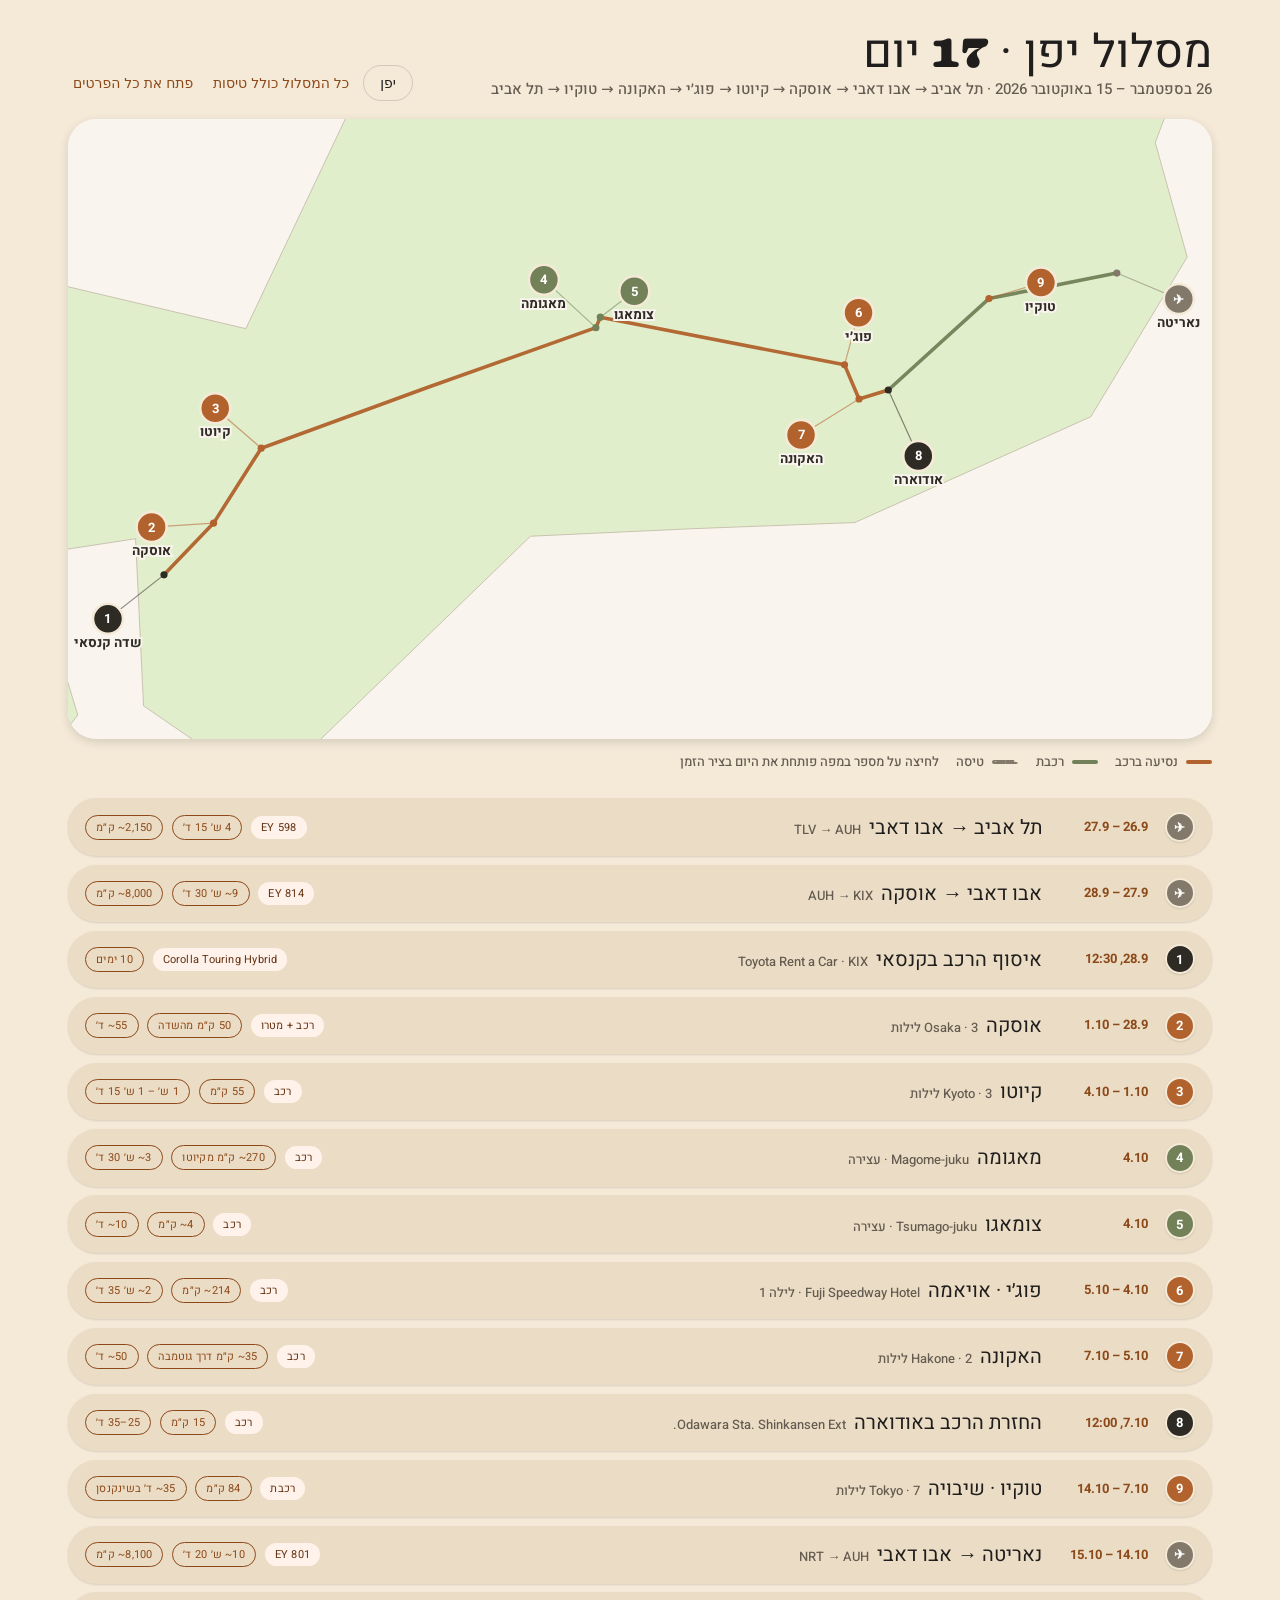
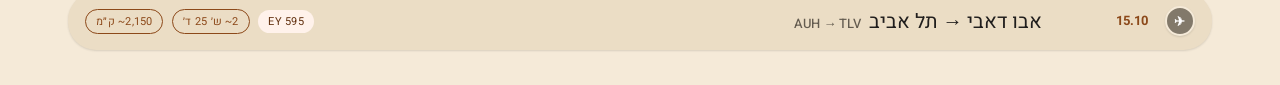
==== site/index.html @ fa763028 "Implement the Japan route map as a static site Builds project/route-map.html into site/ as a product" ====
<!DOCTYPE html>
<html lang="he" dir="rtl">
<head>
<meta charset="utf-8">
<meta name="viewport" content="width=device-width, initial-scale=1">
<title>מפת מסלול · יפן 26.9–15.10.2026</title>
<meta name="description" content="מפת מסלול אינטראקטיבית לטיול ביפן, 26 בספטמבר עד 15 באוקטובר 2026 — טיסות, נסיעות, מלונות ופרטי השכרת הרכב.">
<meta name="color-scheme" content="light">
<link rel="icon" href="favicon.svg" type="image/svg+xml">
<link rel="stylesheet" href="css/fonts.css">
<link rel="stylesheet" href="css/tokens.css">
<link rel="stylesheet" href="css/app.css">
</head>
<body>
<main class="wrap">
  <header class="top">
    <div>
      <h1>מסלול יפן · 17 יום</h1>
      <div class="sub">26 בספטמבר – 15 באוקטובר 2026 · תל אביב → אבו דאבי → אוסקה → קיוטו → פוג׳י → האקונה → טוקיו → תל אביב</div>
    </div>
    <div class="controls">
      <div class="controls" role="group" aria-label="תצוגת המפה">
        <button type="button" class="btn btn-secondary" id="viewJapan" aria-pressed="true">יפן</button>
        <button type="button" class="btn btn-ghost" id="viewWorld" aria-pressed="false">כל המסלול כולל טיסות</button>
      </div>
      <button type="button" class="btn btn-ghost" id="toggleAll" aria-controls="timeline" aria-expanded="false">פתח את כל הפרטים</button>
    </div>
  </header>

  <div id="mapbox"></div>
  <p id="mapStatus" class="sr-only" role="status" aria-live="polite">תצוגת יפן</p>

  <div class="legend">
    <span><i class="swatch swatch-car"></i> נסיעה ברכב</span>
    <span><i class="swatch swatch-train"></i> רכבת</span>
    <span><i class="swatch swatch-flight"></i> טיסה</span>
    <span>לחיצה על מספר במפה פותחת את היום בציר הזמן</span>
  </div>

  <div class="tl" id="timeline"></div>
</main>

<!-- d3-geo (with its d3-array dependency) supplies the Mercator projection and
     the path generator; countries.js is the pre-converted Natural Earth
     geometry. All four are local — see tools/vendor-assets.mjs. -->
<script src="vendor/d3-array.min.js"></script>
<script src="vendor/d3-geo.min.js"></script>
<script src="data/countries.js"></script>
<script src="js/itinerary.js"></script>
<script src="js/timeline.js"></script>
<script src="js/map.js"></script>
</body>
</html>
---- site/css/fonts.css ----
/* Self-hosted webfonts — the prototype linked fonts.googleapis.com, this ships
   the same faces from ./fonts so the itinerary renders with no network.
   Files and unicode ranges come from @fontsource; both families are SIL OFL 1.1
   (see fonts/LICENSE-Heebo.txt and fonts/LICENSE-Caprasimo.txt).
   Regenerate the files with `node tools/vendor-assets.mjs`. */

/* — Heebo: Hebrew body and UI text, weights 400/500/700 — */
@font-face {
  font-family: 'Heebo';
  font-style: normal;
  font-weight: 400;
  font-display: swap;
  src: url(../fonts/heebo-hebrew-400-normal.woff2) format('woff2');
  unicode-range: U+0307-0308, U+0590-05FF, U+200C-2010, U+20AA, U+25CC, U+FB1D-FB4F;
}
@font-face {
  font-family: 'Heebo';
  font-style: normal;
  font-weight: 400;
  font-display: swap;
  src: url(../fonts/heebo-latin-400-normal.woff2) format('woff2');
  unicode-range: U+0000-00FF, U+0131, U+0152-0153, U+02BB-02BC, U+02C6, U+02DA, U+02DC, U+0304, U+0308, U+0329, U+2000-206F, U+20AC, U+2122, U+2191, U+2193, U+2212, U+2215, U+FEFF, U+FFFD;
}
@font-face {
  font-family: 'Heebo';
  font-style: normal;
  font-weight: 500;
  font-display: swap;
  src: url(../fonts/heebo-hebrew-500-normal.woff2) format('woff2');
  unicode-range: U+0307-0308, U+0590-05FF, U+200C-2010, U+20AA, U+25CC, U+FB1D-FB4F;
}
@font-face {
  font-family: 'Heebo';
  font-style: normal;
  font-weight: 500;
  font-display: swap;
  src: url(../fonts/heebo-latin-500-normal.woff2) format('woff2');
  unicode-range: U+0000-00FF, U+0131, U+0152-0153, U+02BB-02BC, U+02C6, U+02DA, U+02DC, U+0304, U+0308, U+0329, U+2000-206F, U+20AC, U+2122, U+2191, U+2193, U+2212, U+2215, U+FEFF, U+FFFD;
}
@font-face {
  font-family: 'Heebo';
  font-style: normal;
  font-weight: 700;
  font-display: swap;
  src: url(../fonts/heebo-hebrew-700-normal.woff2) format('woff2');
  unicode-range: U+0307-0308, U+0590-05FF, U+200C-2010, U+20AA, U+25CC, U+FB1D-FB4F;
}
@font-face {
  font-family: 'Heebo';
  font-style: normal;
  font-weight: 700;
  font-display: swap;
  src: url(../fonts/heebo-latin-700-normal.woff2) format('woff2');
  unicode-range: U+0000-00FF, U+0131, U+0152-0153, U+02BB-02BC, U+02C6, U+02DA, U+02DC, U+0304, U+0308, U+0329, U+2000-206F, U+20AC, U+2122, U+2191, U+2193, U+2212, U+2215, U+FEFF, U+FFFD;
}

/* — Caprasimo: the display face. Latin only, so Hebrew headings fall through
     to Heebo by design — that fallback is what the prototype rendered too. — */
@font-face {
  font-family: 'Caprasimo';
  font-style: normal;
  font-weight: 400;
  font-display: swap;
  src: url(../fonts/caprasimo-latin-400-normal.woff2) format('woff2');
  unicode-range: U+0000-00FF, U+0131, U+0152-0153, U+02BB-02BC, U+02C6, U+02DA, U+02DC, U+0304, U+0308, U+0329, U+2000-206F, U+20AC, U+2122, U+2191, U+2193, U+2212, U+2215, U+FEFF, U+FFFD;
}
@font-face {
  font-family: 'Caprasimo';
  font-style: normal;
  font-weight: 400;
  font-display: swap;
  src: url(../fonts/caprasimo-latin-ext-400-normal.woff2) format('woff2');
  unicode-range: U+0100-02BA, U+02BD-02C5, U+02C7-02CC, U+02CE-02D7, U+02DD-02FF, U+0304, U+0308, U+0329, U+1D00-1DBF, U+1E00-1E9F, U+1EF2-1EFF, U+2020, U+20A0-20AB, U+20AD-20C0, U+2113, U+2C60-2C7F, U+A720-A7FF;
}
---- site/css/tokens.css ----
/* Organic — design-system tokens and component classes. This file is the source of truth for the system's look; retune it here and see readme.md. */

/* Verbatim copy of the Organic design system's styles.css, with one change: the
   upstream @import of fonts.googleapis.com is gone. The faces are self-hosted in
   fonts.css, which index.html loads first. Only Caprasimo is shipped — this page
   sets Heebo ahead of --font-body everywhere, so Figtree is never reached. */

:root {
  --color-bg: #f5ead8;
  --color-surface: #ebddc5;
  --color-text: #201e1d;
  --color-accent: #c67139;
  --color-accent-2: #7a8a5e;
  --color-divider: color-mix(in srgb, #201e1d 16%, transparent);

  /* Tonal ramps — generated in OKLCH on one shared lightness scale, so the
     same step of any role matches the others in visual value. */
  --color-neutral-100: #f9f4ed;
  --color-neutral-200: #eee7db;
  --color-neutral-300: #dcd3c4;
  --color-neutral-400: #c0b6a5;
  --color-neutral-500: #a19786;
  --color-neutral-600: #82796a;
  --color-neutral-700: #645c50;
  --color-neutral-800: #474238;
  --color-neutral-900: #2e2b25;

  --color-accent-100: #fff2eb;
  --color-accent-200: #ffe1d0;
  --color-accent-300: #ffc6a5;
  --color-accent-400: #f6a06b;
  --color-accent-500: #d67f48;
  --color-accent-600: #b2622d;
  --color-accent-700: #8c491a;
  --color-accent-800: #643312;
  --color-accent-900: #402310;

  --color-accent-2-100: #f0fae1;
  --color-accent-2-200: #e1eecc;
  --color-accent-2-300: #ccdbb2;
  --color-accent-2-400: #aebf92;
  --color-accent-2-500: #8fa073;
  --color-accent-2-600: #728157;
  --color-accent-2-700: #56633f;
  --color-accent-2-800: #3d472b;
  --color-accent-2-900: #272e1b;

  --font-heading: "Caprasimo", system-ui, sans-serif;
  --font-heading-weight: 400;
  --font-body: "Figtree", system-ui, sans-serif;

  --space-1: 4.4px;
  --space-2: 8.8px;
  --space-3: 13.2px;
  --space-4: 17.6px;
  --space-6: 26.4px;
  --space-8: 35.2px;

  --radius-sm: 8px;
  --radius-md: 16px;
  --radius-lg: 28px;

  /* Elevation — derived from the ground: soft ink-tinted shadows on a
     light theme, a hairline edge + ambient darkness on a dark one. */
  --shadow-sm: 0 1px 2px color-mix(in srgb, #2e2b25 14%, transparent);
  --shadow-md: 0 3px 10px color-mix(in srgb, #2e2b25 16%, transparent);
  --shadow-lg: 0 12px 32px color-mix(in srgb, #2e2b25 22%, transparent);
}

body {
  background: var(--color-bg);
  color: var(--color-text);
  font-family: var(--font-body);
}
h1, h2, h3, h4 { font-family: var(--font-heading); font-weight: var(--font-heading-weight); }

.washed{filter:saturate(0.6) contrast(0.85) brightness(1.1) opacity(0.94)}

/* ══════════════════════════════════════════════════════════════════════════
   Components — built with the tokens above. Plain CSS
   on plain HTML: no JavaScript, no build step. Each class is documented in
   readme.md and demonstrated in foundations/ and components/.
   ══════════════════════════════════════════════════════════════════════ */

*, *::before, *::after { box-sizing: border-box; }
body { margin: 0; font-size: 15px; line-height: 1.55; font-weight: 400; }
h1, h2, h3, h4, h5, h6 {
  font-family: var(--font-heading); font-weight: var(--font-heading-weight);
  line-height: 1.12; letter-spacing: -0.015em; margin: 0 0 var(--space-2);
}
h1 { font-size: 42px; }
h2 { font-size: 32px; }
h3 { font-size: 25px; }
h4 { font-size: 20px; }
h5 { font-size: 16px; }
h6 { font-size: 13px; }
h6 { letter-spacing: 0.08em; text-transform: uppercase; }
p { margin: 0 0 var(--space-3); }
a { color: var(--color-accent); text-underline-offset: 3px; }
img { display: block; max-width: 100%; }
figure { margin: 0; }
figcaption {
  font-size: 11px; margin-top: var(--space-1);
  color: color-mix(in srgb, var(--color-text) 55%, transparent);
}
.text-muted { color: color-mix(in srgb, var(--color-text) 55%, transparent); }
:focus { outline: none; }
:focus-visible { outline: 2px solid var(--color-accent); outline-offset: 2px; }
::selection { background: color-mix(in srgb, var(--color-accent) 30%, transparent); }

/* — rules — */
.hr {
  height: 1px; border: 0; margin: var(--space-4) 0;
  background: var(--color-divider);
}

/* — buttons — */
.btn {
  display: inline-flex; align-items: center; justify-content: center; gap: 6px;
  cursor: pointer; text-decoration: none;
  font-family: var(--font-heading); font-weight: var(--font-heading-weight);
  font-size: 14px; line-height: 1.2; color: var(--color-text); /* matches the .input's 14px —
     the pair sits side by side in sign-up rows */
  background: transparent; border: 1px solid transparent;
  padding: var(--space-2) calc(var(--space-3) * 1.2);
  border-radius: var(--radius-md);
}
.btn svg { display: block; }
.btn:disabled { opacity: 0.45; cursor: not-allowed; }
.btn-primary { background: var(--color-accent); color: var(--color-bg); }
.btn-primary:hover { background: var(--color-accent-600); }
.btn-primary:active { background: var(--color-accent-700); }
.btn-secondary { border-color: var(--color-divider); }
.btn-secondary:hover { background: color-mix(in srgb, var(--color-text) 7%, transparent); }
.btn-secondary:active { background: color-mix(in srgb, var(--color-text) 14%, transparent); }
.btn-ghost { color: var(--color-accent); padding-inline: var(--space-1); }
.btn-ghost:hover { background: color-mix(in srgb, var(--color-accent) 10%, transparent); }
.btn-ghost:active { background: color-mix(in srgb, var(--color-accent) 18%, transparent); }
.btn-icon { width: 36px; height: 36px; padding: 0; }
.btn-block { width: 100%; margin-top: var(--space-2); }

/* — forms — */
.field > label {
  display: block; font-size: 12px; margin-bottom: 5px;
  color: color-mix(in srgb, var(--color-text) 70%, transparent);
}
.input {
  width: 100%; min-height: 36px; padding: 6px 10px; font: inherit;
  font-size: 14px; color: var(--color-text); caret-color: var(--color-accent);
  background: var(--color-surface);
  border: 1px solid var(--color-divider); border-radius: var(--radius-md);
}
.input:hover { border-color: color-mix(in srgb, var(--color-text) 45%, transparent); }
.input:focus-visible { border-color: var(--color-accent); outline-offset: 0; }
textarea.input { min-height: 90px; resize: vertical; }
.radio { display: inline-flex; align-items: center; gap: 8px; cursor: pointer; font-size: 14px; }
.radio input, .seg-opt input {
  position: absolute; opacity: 0; width: 0; height: 0; pointer-events: none;
}
.radio .dot {
  width: 16px; height: 16px; flex: none; border-radius: 50%;
  border: 1.5px solid var(--color-divider);
}
.radio:hover .dot { border-color: var(--color-accent); }
.radio input:checked + .dot {
  border-color: var(--color-accent); background: var(--color-accent);
  box-shadow: inset 0 0 0 4px var(--color-bg);
}
.radio input:focus-visible + .dot { outline: 2px solid var(--color-accent); outline-offset: 2px; }
.seg {
  display: inline-flex; overflow: hidden;
  border: 1px solid var(--color-divider); border-radius: var(--radius-md);
}
.seg-opt {
  display: inline-flex; align-items: center; gap: 6px;
  padding: 7px 12px; font-size: 13px; cursor: pointer;
}
.seg-opt + .seg-opt { border-left: 1px solid var(--color-divider); }
.seg-opt:has(input:checked) { background: var(--color-accent); color: var(--color-bg); }
.seg-opt:not(:has(input:checked)):hover { background: color-mix(in srgb, var(--color-text) 7%, transparent); }
.seg-opt:has(input:focus-visible) { outline: 2px solid var(--color-accent); outline-offset: -2px; }

/* — cards — */
.card {
  display: flex; flex-direction: column; gap: var(--space-2);
  padding: var(--space-3); border-radius: var(--radius-md); background: var(--color-surface);
}
.card-kicker { font-size: 10px; letter-spacing: 0.1em; text-transform: uppercase; color: var(--color-accent); }
.card-title {
  font-family: var(--font-heading); font-weight: var(--font-heading-weight);
  font-size: 17px; line-height: 1.2;
}
.card-body { margin: 0; font-size: 13px; opacity: 0.8; flex: 1; }
.card-meta {
  display: flex; align-items: center; gap: 6px; font-size: 11px;
  color: color-mix(in srgb, var(--color-text) 50%, transparent);
}
.elev-sm { box-shadow: var(--shadow-sm); }
.elev-md { box-shadow: var(--shadow-md); }
.elev-lg { box-shadow: var(--shadow-lg); }

/* — tags — */
.tag {
  display: inline-flex; align-items: center; font-size: 11px;
  letter-spacing: 0.02em; padding: 3px 10px;
  border-radius: calc(var(--radius-md) * 0.75);
}
.tag-accent { background: var(--color-accent-100); color: var(--color-accent-800); }
.tag-accent-2 { background: var(--color-accent-2-100); color: var(--color-accent-2-800); }
.tag-neutral { background: var(--color-neutral-100); color: var(--color-neutral-800); }
.tag-outline { border: 1px solid var(--color-accent); color: var(--color-accent); }

/* — navigation — */
.nav {
  display: flex; align-items: center; gap: var(--space-4);
  padding: var(--space-3) var(--space-4);
  border-bottom: none;
}
.nav-brand {
  font-family: var(--font-heading); font-weight: var(--font-heading-weight);
  font-size: 18px; margin-right: auto;
}
.nav a { color: inherit; text-decoration: none; font-size: 14px; }
.nav a:hover, .nav a[aria-current='page'] { color: var(--color-accent); }

/* — tables — */
.table { width: 100%; border-collapse: collapse; font-size: 14px; }
.table th {
  text-align: left; font-size: 11px; letter-spacing: 0.08em; text-transform: uppercase;
  color: color-mix(in srgb, var(--color-text) 60%, transparent);
  padding: var(--space-2); border-bottom: 1px solid var(--color-divider);
}
.table td {
  padding: var(--space-2);
  border-bottom: 1px solid color-mix(in srgb, var(--color-text) 8%, transparent);
}
.table tbody tr:hover { background: color-mix(in srgb, var(--color-text) 4%, transparent); }

/* — dialog — */
.dialog-backdrop {
  position: fixed; inset: 0; display: grid; place-items: center;
  padding: var(--space-4);
  background: color-mix(in srgb, var(--color-neutral-900) 50%, transparent);
}
.dialog {
  width: min(440px, 100%); display: flex; flex-direction: column; gap: var(--space-3);
  padding: var(--space-4); border-radius: var(--radius-lg);
  background: var(--color-surface); box-shadow: var(--shadow-lg);
}
.dialog-title {
  font-family: var(--font-heading); font-weight: var(--font-heading-weight);
  font-size: 20px;
}
.dialog-body { font-size: 14px; opacity: 0.85; }
.dialog-actions { display: flex; justify-content: flex-end; gap: var(--space-2); margin-top: var(--space-2); }

/* — rounded frame: everything softens, small controls go pill — */
.card, .dialog { border-radius: calc(var(--radius-lg) * 1.15); }
.btn, .tag, .seg, .input { border-radius: 999px; }
.input { padding-inline: 14px; }
---- site/css/app.css ----
/* Route map — page styles.
   Everything here builds on css/tokens.css; no colour, spacing, radius or
   shadow is hard-coded. The map's SVG is styled through classes rather than
   attributes for the same reason, so the palette lives in one place. */

body { font-family: "Heebo", var(--font-body); background: var(--color-bg); }
h1, h2, h3, h4 { font-family: "Caprasimo", "Heebo", sans-serif; }

.wrap { max-width: 1180px; margin: 0 auto; padding: var(--space-6) var(--space-4) var(--space-8); }

.sr-only {
  position: absolute; width: 1px; height: 1px; margin: -1px; padding: 0;
  overflow: hidden; clip-path: inset(50%); white-space: nowrap; border: 0;
}

/* — header — */
header.top {
  display: flex; flex-wrap: wrap; align-items: flex-end; gap: var(--space-4);
  justify-content: space-between; margin-bottom: var(--space-4);
}
header.top h1 { font-size: clamp(30px, 4.6vw, 46px); margin: 0; letter-spacing: 0; }
.sub { font-size: 15px; color: var(--color-neutral-700); font-weight: 500; }
.controls { display: flex; flex-wrap: wrap; gap: var(--space-2); align-items: center; }

/* — map — */
#mapbox {
  background: var(--color-neutral-100); border-radius: var(--radius-lg);
  box-shadow: var(--shadow-md); overflow: hidden;
}
#mapbox svg { display: block; width: 100%; height: auto; touch-action: pan-y; }

.map-bg { fill: var(--color-neutral-100); }
.map-land { fill: var(--color-accent-2-200); stroke: var(--color-neutral-400); stroke-width: 0.8; }

.leg { fill: none; stroke-linecap: round; }
.leg-car { stroke: var(--color-accent-600); stroke-width: 3.6; stroke-opacity: 0.95; }
.leg-train { stroke: var(--color-accent-2-600); stroke-width: 3.6; stroke-opacity: 0.95; }
.leg-flight { stroke: var(--color-neutral-600); stroke-width: 2.5; stroke-opacity: 0.8; stroke-dasharray: 7 9; }

/* Each stage kind publishes its colour once, as a custom property the pin, the
   map badge and the leader line all read. */
.kind-city { --pin-color: var(--color-accent-600); }
.kind-stop { --pin-color: var(--color-accent-2-600); }
.kind-car { --pin-color: var(--color-neutral-900); }
.kind-flight { --pin-color: var(--color-neutral-600); }

/* The numerals sit on the filled pin. Organic has no pure-white role, and the
   cream ground tokens are too close to the terracotta and sage fills to stay
   legible at 13px, so white is named once here rather than inline everywhere. */
:root { --pin-ink: #fff; }

.pinbadge { cursor: pointer; }
.pinbadge .hit { fill: transparent; stroke: none; }
.map-pins .dot { fill: var(--pin-color); }
.map-pins .leader { stroke: var(--pin-color); stroke-width: 1.2; stroke-opacity: 0.55; }
/* r is set as an attribute in map.js; this only animates the hover growth,
   which needs the CSS `r` property and degrades to no animation without it. */
.pinbadge .badge {
  fill: var(--pin-color);
  stroke: var(--color-bg); stroke-width: 2.5;
  transition: r 0.15s ease;
}
.pinbadge .badge-text {
  fill: var(--pin-ink); font-family: "Heebo", sans-serif; font-weight: 700; font-size: 13px;
  pointer-events: none;
}
.pinbadge .pin-label {
  fill: var(--color-neutral-900); font-family: "Heebo", sans-serif; font-weight: 700; font-size: 13.5px;
  paint-order: stroke; stroke: var(--color-neutral-100); stroke-width: 4;
  pointer-events: none;
}
.pinbadge:hover .badge { r: 17; }
/* The selected stage and keyboard focus both ink the badge outline; focus adds
   a ring on the (otherwise invisible) touch target so it reads at a glance. */
.pinbadge.selected .badge { stroke: var(--color-text); stroke-width: 3; }
.pinbadge:focus { outline: none; }
.pinbadge:focus-visible .hit { stroke: var(--color-text); stroke-width: 2; stroke-dasharray: 3 3; }

.legend {
  display: flex; flex-wrap: wrap; gap: var(--space-4);
  margin: var(--space-3) 0 var(--space-6);
  font-size: 13px; font-weight: 500; color: var(--color-neutral-700);
}
.legend span { display: inline-flex; align-items: center; gap: 8px; }
.swatch { width: 26px; height: 0; border-top-width: 4px; border-top-style: solid; border-radius: 999px; }
.swatch-car { border-top-color: var(--color-accent-600); }
.swatch-train { border-top-color: var(--color-accent-2-600); }
.swatch-flight { border-top-color: var(--color-neutral-600); border-top-style: dashed; }

/* — timeline — */
.pin {
  width: 28px; height: 28px; border-radius: 999px; display: grid; place-items: center;
  background: var(--pin-color); color: var(--pin-ink);
  font: 700 13px/1 "Heebo", sans-serif;
  box-shadow: var(--shadow-sm); border: 2px solid var(--color-bg);
}
.tl { display: grid; gap: var(--space-2); }
.tl-row { background: var(--color-surface); border-radius: var(--radius-lg); box-shadow: var(--shadow-sm); overflow: hidden; }
.tl-row.active { box-shadow: var(--shadow-md); }
.tl-head {
  display: grid; grid-template-columns: 34px 92px 1fr auto; gap: var(--space-3);
  align-items: center; width: 100%; text-align: right;
  background: none; border: 0; cursor: pointer;
  padding: var(--space-3) var(--space-4); font: inherit; color: var(--color-text);
}
.tl-head:hover { background: color-mix(in srgb, var(--color-accent) 10%, transparent); }
.tl-head:focus-visible { outline: 2px solid var(--color-accent); outline-offset: -3px; }
.tl-head .pin { width: 30px; height: 30px; }
.tl-date { font-size: 13px; font-weight: 700; color: var(--color-accent-700); }
.tl-title { font-family: "Caprasimo", "Heebo", sans-serif; font-size: 20px; }
.tl-title small {
  font-family: "Heebo", sans-serif; font-weight: 500; font-size: 13px;
  color: var(--color-neutral-700); margin-inline-start: 8px;
}
.tl-meta { display: flex; gap: var(--space-2); align-items: center; flex-wrap: wrap; justify-content: flex-end; }
.tl-body {
  display: none;
  padding: 0 var(--space-4) var(--space-4) calc(34px + 92px + var(--space-3) * 2 + var(--space-4));
}
.tl-row.active .tl-body { display: block; }

.facts { display: grid; grid-template-columns: repeat(auto-fit, minmax(190px, 1fr)); gap: var(--space-3); }
.fact { background: var(--color-neutral-100); border-radius: var(--radius-md); padding: var(--space-3); }
.fact h5 {
  margin: 0 0 4px; font-family: "Heebo", sans-serif; font-size: 11px; font-weight: 700;
  letter-spacing: 0.08em; text-transform: uppercase; color: var(--color-neutral-700);
}
.fact p { margin: 0; font-size: 14px; font-weight: 500; }
.fact a { font-weight: 600; color: var(--color-accent-700); }
.leg-note { font-size: 14px; color: var(--color-neutral-800); margin: 0 0 var(--space-3); }

.en { direction: ltr; unicode-bidi: isolate; display: inline-block; }

/* — contrast —
   Organic paints ghost buttons and outlined tags in --color-accent, which on
   the cream ground and the sand surface comes to roughly 2.6–2.9:1. That clears
   the system's 3:1 target for chrome, but these are both real text at 11–14px,
   which needs 4.5:1. The system's own rule covers the case: "for paragraph-size
   text in the accent use a deep ramp step (--color-accent-700) rather than the
   accent itself". Revert these three declarations to go back to the prototype's
   lighter terracotta. */
.btn-ghost { color: var(--color-accent-700); }
.tag-outline { color: var(--color-accent-700); border-color: var(--color-accent-700); }

/* — phone — */
@media (max-width: 720px) {
  /* Two columns: the pin runs down the left, the date and title stack beside
     it, and the tags take a full row of their own underneath. */
  .tl-head { grid-template-columns: 30px 1fr; row-gap: 6px; align-items: start; }
  .tl-head .pin { grid-area: 1 / 1 / 3 / 2; }
  .tl-date { grid-area: 1 / 2 / 2 / 3; align-self: center; }
  .tl-title { grid-area: 2 / 2 / 3 / 3; font-size: 18px; }
  .tl-title small { display: block; margin-inline-start: 0; margin-top: 2px; }
  .tl-meta { grid-area: 3 / 1 / 4 / -1; justify-content: flex-start; }
  .tl-body { padding-inline: var(--space-4); }
}
@media (max-width: 560px) {
  .wrap { padding-inline: var(--space-3); }
  .controls { width: 100%; }
  .pinbadge .pin-label { font-size: 12px; stroke-width: 3.5; }
  .pinbadge .badge-text { font-size: 12px; }
  .facts { grid-template-columns: 1fr; }
}

@media (prefers-reduced-motion: reduce) {
  .pinbadge .badge { transition: none; }
}
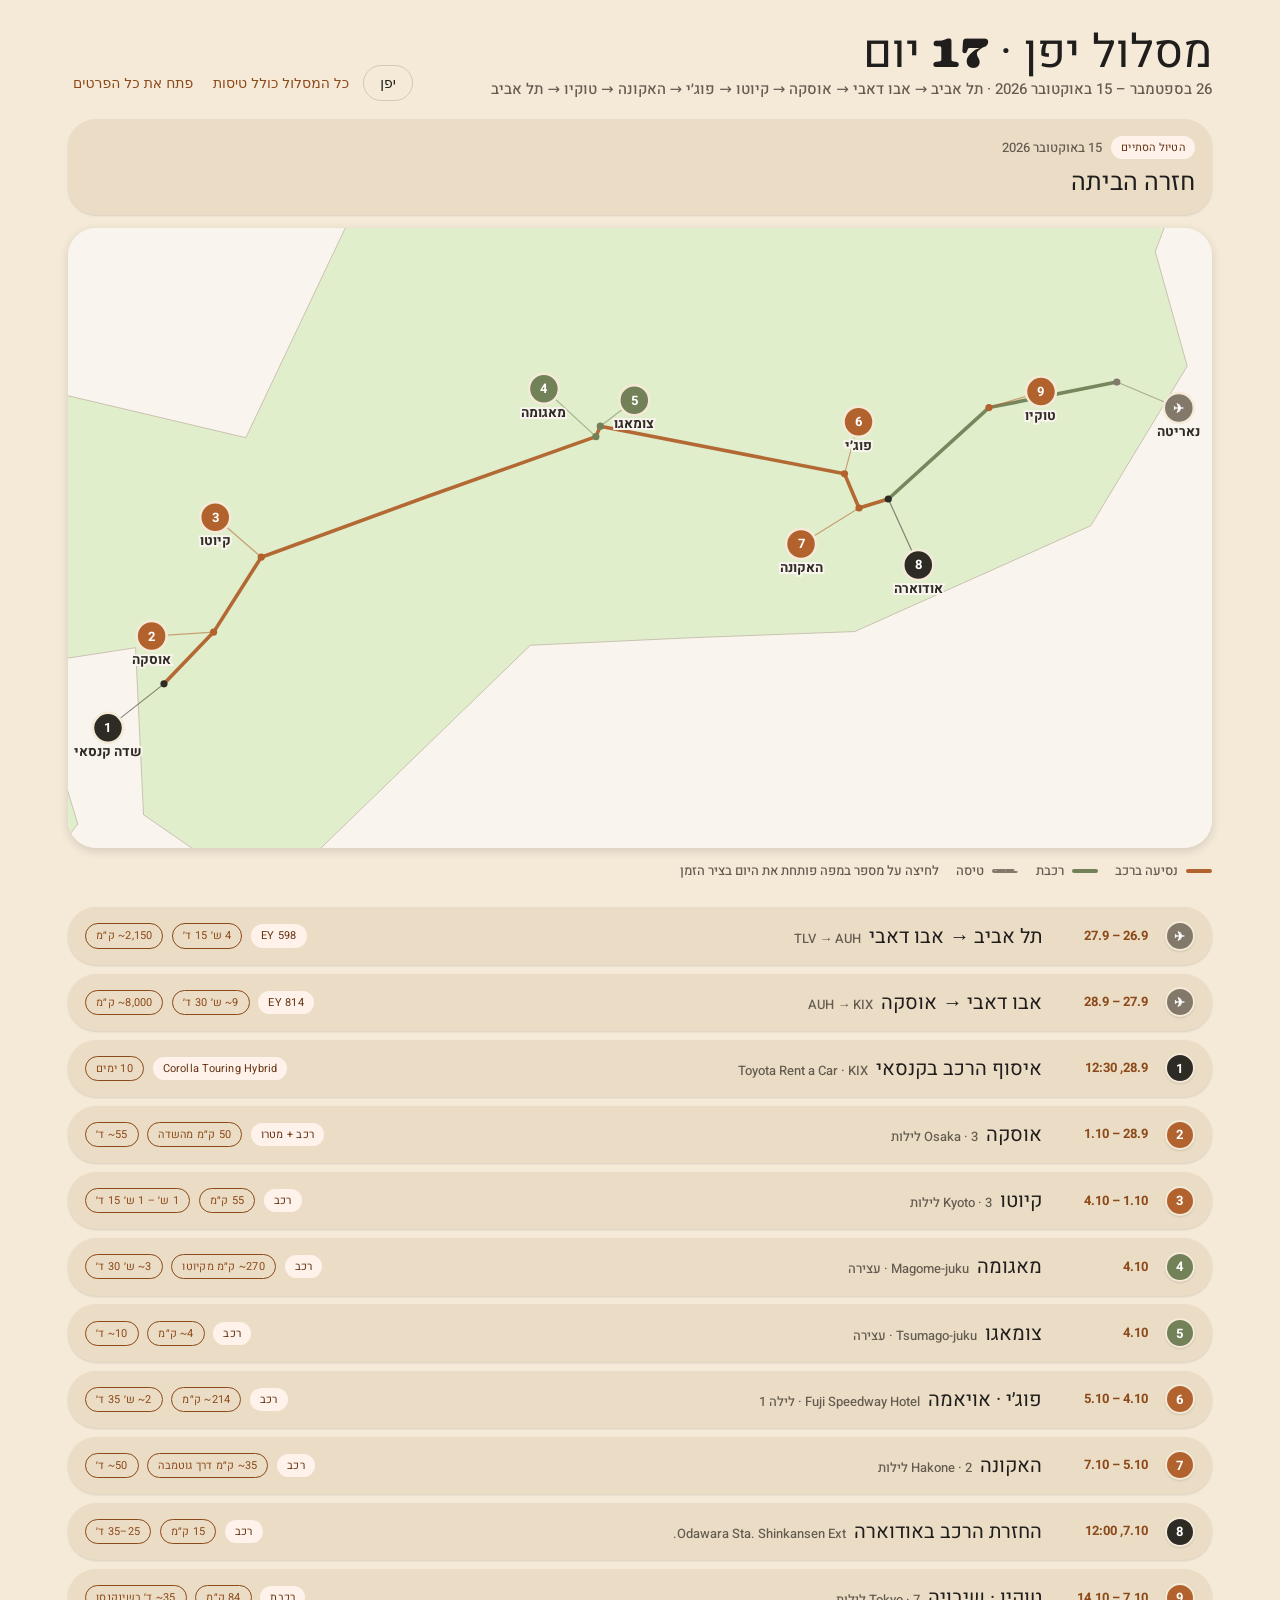
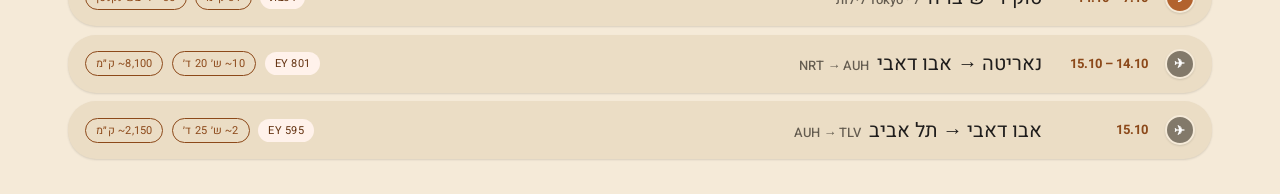
==== commit ed3cc0b5: "Turn the route map into an installable offline app Same map and timeline, now something you can put " ====
--- a/site/index.html
+++ b/site/index.html
@@ -2,11 +2,18 @@
 <html lang="he" dir="rtl">
 <head>
 <meta charset="utf-8">
-<meta name="viewport" content="width=device-width, initial-scale=1">
-<title>מפת מסלול · יפן 26.9–15.10.2026</title>
-<meta name="description" content="מפת מסלול אינטראקטיבית לטיול ביפן, 26 בספטמבר עד 15 באוקטובר 2026 — טיסות, נסיעות, מלונות ופרטי השכרת הרכב.">
+<meta name="viewport" content="width=device-width, initial-scale=1, viewport-fit=cover">
+<title>מסלול יפן · 26.9–15.10.2026</title>
+<meta name="description" content="מפת מסלול אינטראקטיבית לטיול ביפן, 26 בספטמבר עד 15 באוקטובר 2026 — טיסות, נסיעות, מלונות ופרטי השכרת הרכב. עובדת בלי רשת.">
 <meta name="color-scheme" content="light">
+<meta name="theme-color" content="#f5ead8">
+<link rel="manifest" href="manifest.webmanifest">
 <link rel="icon" href="favicon.svg" type="image/svg+xml">
+<!-- iOS reads neither the manifest's icons nor its display mode. -->
+<link rel="apple-touch-icon" href="icons/apple-touch-icon.png">
+<meta name="apple-mobile-web-app-capable" content="yes">
+<meta name="apple-mobile-web-app-status-bar-style" content="default">
+<meta name="apple-mobile-web-app-title" content="מסלול יפן">
 <link rel="stylesheet" href="css/fonts.css">
 <link rel="stylesheet" href="css/tokens.css">
 <link rel="stylesheet" href="css/app.css">
@@ -18,14 +25,21 @@
       <h1>מסלול יפן · 17 יום</h1>
       <div class="sub">26 בספטמבר – 15 באוקטובר 2026 · תל אביב → אבו דאבי → אוסקה → קיוטו → פוג׳י → האקונה → טוקיו → תל אביב</div>
     </div>
+    <!-- The long labels are the design's; the short ones keep the row from
+         wrapping three deep on a phone. Only one of each pair is ever rendered. -->
     <div class="controls">
-      <div class="controls" role="group" aria-label="תצוגת המפה">
-        <button type="button" class="btn btn-secondary" id="viewJapan" aria-pressed="true">יפן</button>
-        <button type="button" class="btn btn-ghost" id="viewWorld" aria-pressed="false">כל המסלול כולל טיסות</button>
-      </div>
-      <button type="button" class="btn btn-ghost" id="toggleAll" aria-controls="timeline" aria-expanded="false">פתח את כל הפרטים</button>
+      <button type="button" class="btn btn-secondary" id="todayJump" hidden>היום</button>
+      <button type="button" class="btn btn-secondary" id="viewJapan" aria-pressed="true">יפן</button>
+      <button type="button" class="btn btn-ghost" id="viewWorld" aria-pressed="false">
+        <span class="label-long">כל המסלול כולל טיסות</span><span class="label-short">כל המסלול</span>
+      </button>
+      <button type="button" class="btn btn-ghost" id="toggleAll" aria-controls="timeline" aria-expanded="false">
+        <span class="label-long">פתח את כל הפרטים</span><span class="label-short">פתח הכל</span>
+      </button>
     </div>
   </header>
+
+  <div id="today"></div>
 
   <div id="mapbox"></div>
   <p id="mapStatus" class="sr-only" role="status" aria-live="polite">תצוגת יפן</p>
@@ -40,6 +54,11 @@
   <div class="tl" id="timeline"></div>
 </main>
 
+<div class="update" id="update" hidden>
+  <span>יש גרסה חדשה של המסלול</span>
+  <button type="button" class="btn btn-primary" id="updateNow">רענן</button>
+</div>
+
 <!-- d3-geo (with its d3-array dependency) supplies the Mercator projection and
      the path generator; countries.js is the pre-converted Natural Earth
      geometry. All four are local — see tools/vendor-assets.mjs. -->
@@ -49,5 +68,7 @@
 <script src="js/itinerary.js"></script>
 <script src="js/timeline.js"></script>
 <script src="js/map.js"></script>
+<script src="js/today.js"></script>
+<script src="js/app.js"></script>
 </body>
 </html>
--- a/site/css/app.css
+++ b/site/css/app.css
@@ -21,6 +21,36 @@
 header.top h1 { font-size: clamp(30px, 4.6vw, 46px); margin: 0; letter-spacing: 0; }
 .sub { font-size: 15px; color: var(--color-neutral-700); font-weight: 500; }
 .controls { display: flex; flex-wrap: wrap; gap: var(--space-2); align-items: center; }
+.label-short { display: none; }
+/* The system's .btn is display:inline-flex, which outranks the UA rule for the
+   hidden attribute — without this the "היום" button shows outside the trip. */
+.btn[hidden] { display: none; }
+
+/* — today —
+   The first thing the app shows: where the trip is on the device's date. It is
+   a button whenever there is a stage to jump to, a plain panel otherwise. */
+.today-card {
+  display: grid; gap: var(--space-2); width: 100%;
+  margin-bottom: var(--space-3);
+  padding: var(--space-4); border: 0; border-radius: var(--radius-lg);
+  background: var(--color-surface); box-shadow: var(--shadow-sm);
+  font: inherit; color: var(--color-text); text-align: right;
+}
+.today-card.is-link { cursor: pointer; }
+.today-card.is-link:hover { background: color-mix(in srgb, var(--color-accent) 10%, transparent); }
+.today-card.is-link:focus-visible { outline: 2px solid var(--color-accent); outline-offset: 2px; }
+.today-head { display: flex; align-items: center; gap: var(--space-2); flex-wrap: wrap; }
+.today-date { font-size: 13px; font-weight: 500; color: var(--color-neutral-700); }
+.today-title { font-family: "Caprasimo", "Heebo", sans-serif; font-size: 25px; line-height: 1.15; }
+.today-title small {
+  font-family: "Heebo", sans-serif; font-weight: 500; font-size: 13px;
+  color: var(--color-neutral-700); margin-inline-start: 8px;
+}
+.today-lines { display: grid; gap: 2px; font-size: 14px; color: var(--color-neutral-800); }
+
+/* The stage the date falls in keeps its ring on the map whether or not it is
+   also the selected one, so "today" and "what I just tapped" stay distinct. */
+.today-ring { fill: none; stroke: var(--color-text); stroke-width: 1.5; stroke-opacity: 0.55; }
 
 /* — map — */
 #mapbox {
@@ -130,6 +160,21 @@
 .leg-note { font-size: 14px; color: var(--color-neutral-800); margin: 0 0 var(--space-3); }
 
 .en { direction: ltr; unicode-bidi: isolate; display: inline-block; }
+
+/* — update prompt —
+   Only ever shown when a newer version has already finished downloading, so
+   pressing it is instant and works offline. */
+.update {
+  position: fixed; inset-inline: var(--space-4);
+  bottom: calc(var(--space-4) + env(safe-area-inset-bottom));
+  z-index: 10; margin: 0 auto; width: fit-content; max-width: calc(100% - var(--space-8));
+  display: flex; align-items: center; gap: var(--space-3);
+  padding-block: var(--space-2); padding-inline: var(--space-4) var(--space-2);
+  border-radius: 999px;
+  background: var(--color-neutral-900); color: var(--color-neutral-100);
+  box-shadow: var(--shadow-lg); font-size: 14px; font-weight: 500;
+}
+.update[hidden] { display: none; }
 
 /* — contrast —
    Organic paints ghost buttons and outlined tags in --color-accent, which on
@@ -156,7 +201,8 @@
 }
 @media (max-width: 560px) {
   .wrap { padding-inline: var(--space-3); }
-  .controls { width: 100%; }
+  .label-long { display: none; }
+  .label-short { display: inline; }
   .pinbadge .pin-label { font-size: 12px; stroke-width: 3.5; }
   .pinbadge .badge-text { font-size: 12px; }
   .facts { grid-template-columns: 1fr; }
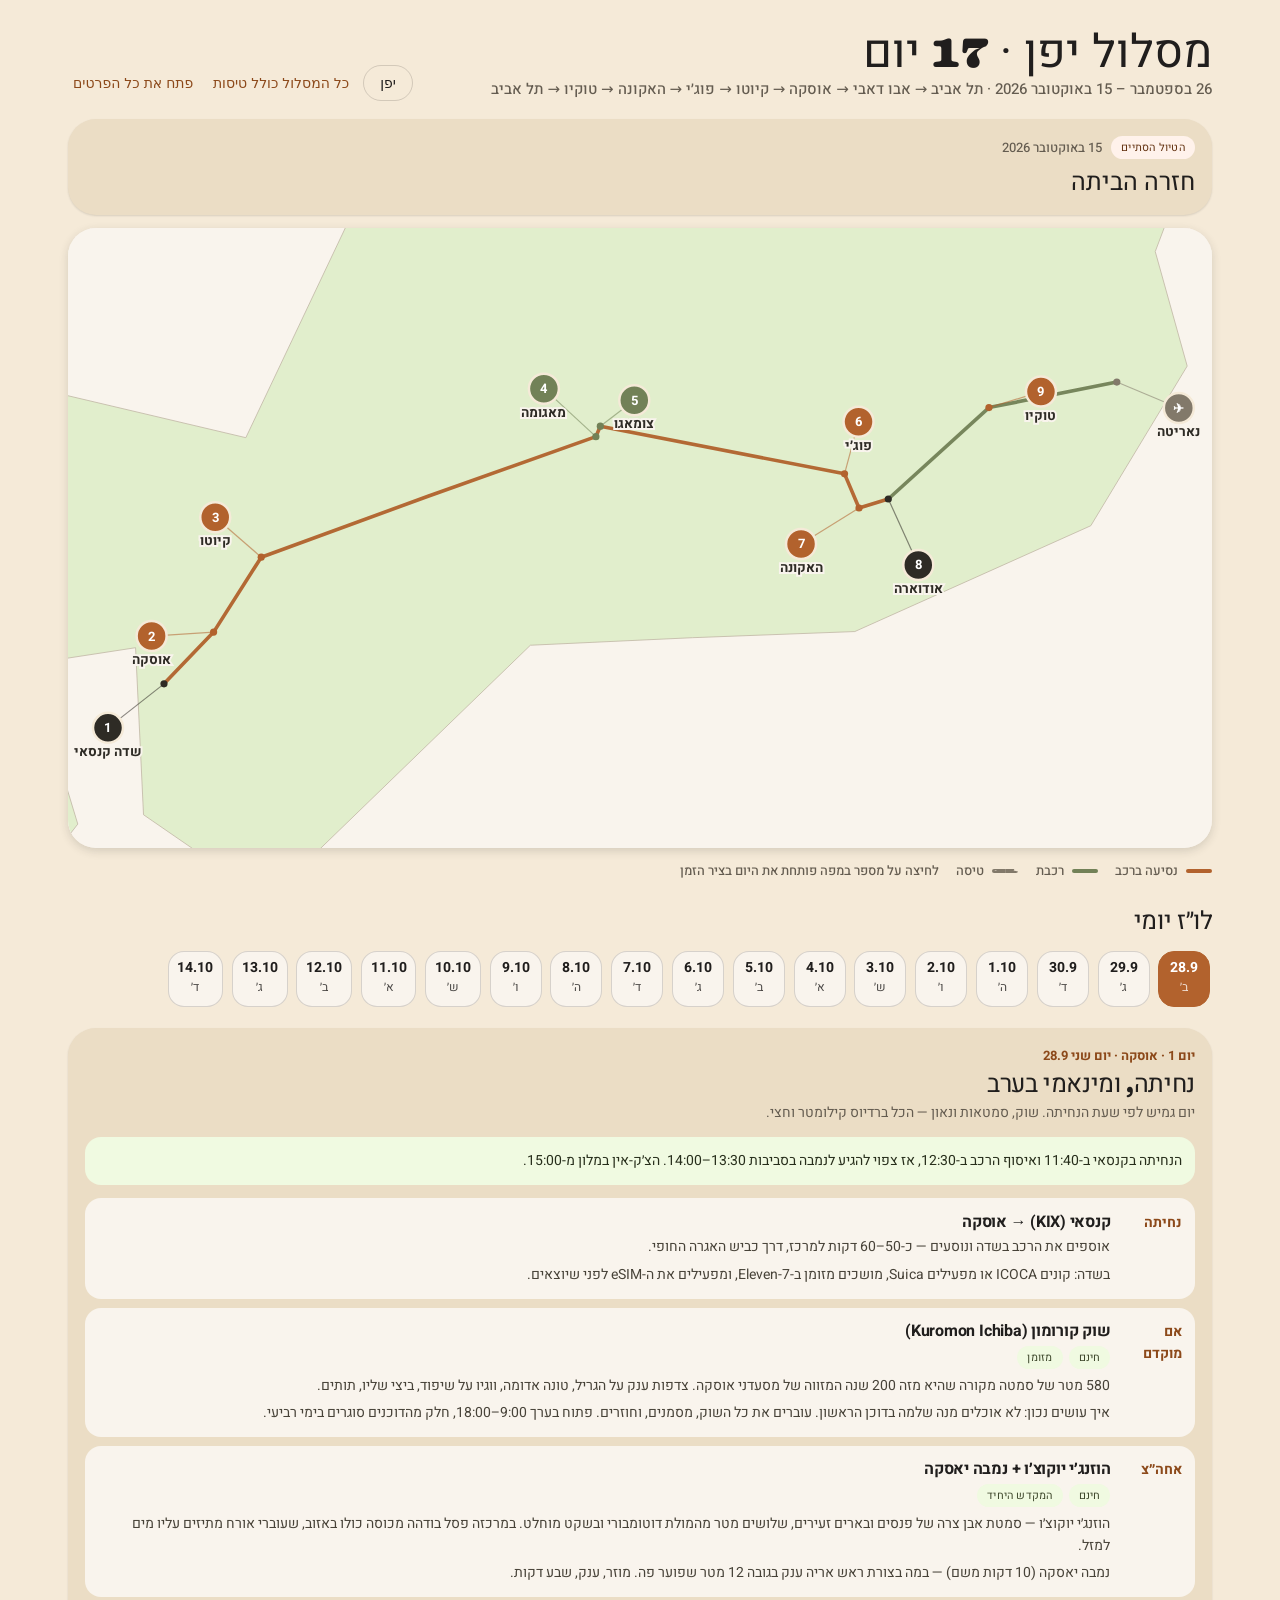
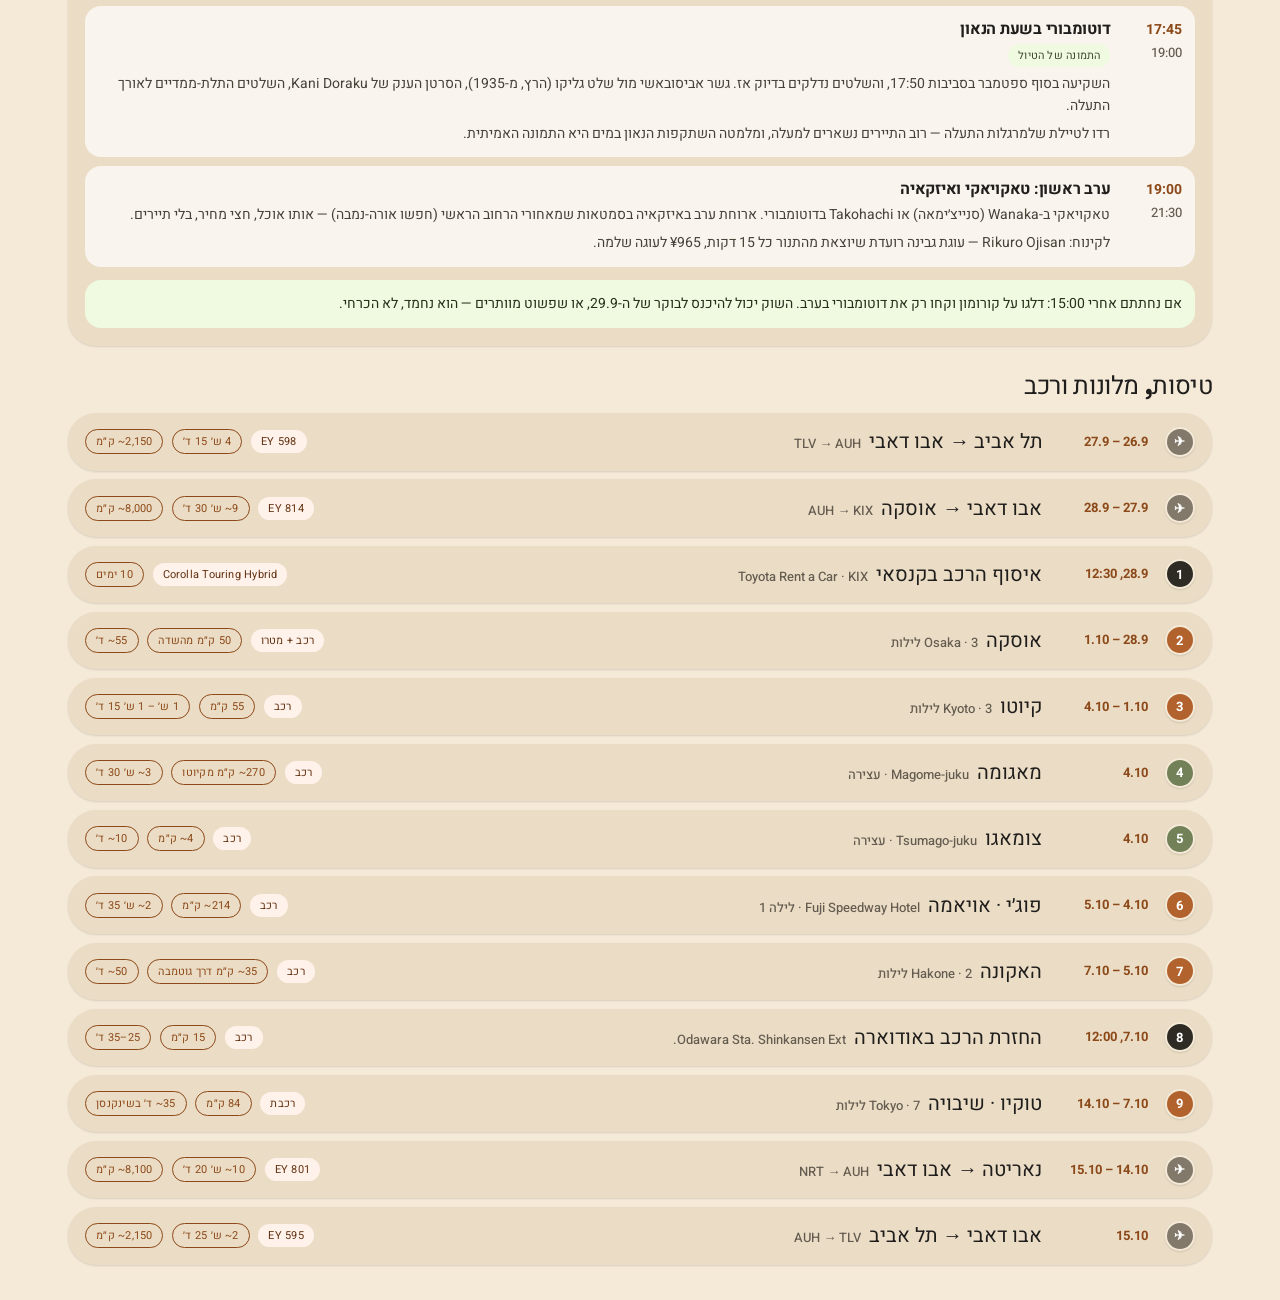
==== commit 9ed2ac0e: "Add the hour-by-hour plan for every day of the trip The trip guide PDF has a timed schedule for each" ====
--- a/site/index.html
+++ b/site/index.html
@@ -6,6 +6,9 @@
 <title>מסלול יפן · 26.9–15.10.2026</title>
 <meta name="description" content="מפת מסלול אינטראקטיבית לטיול ביפן, 26 בספטמבר עד 15 באוקטובר 2026 — טיסות, נסיעות, מלונות ופרטי השכרת הרכב. עובדת בלי רשת.">
 <meta name="color-scheme" content="light">
+<!-- A public URL is the only way to install a PWA, but the trip does not
+     belong in search results. -->
+<meta name="robots" content="noindex, nofollow">
 <meta name="theme-color" content="#f5ead8">
 <link rel="manifest" href="manifest.webmanifest">
 <link rel="icon" href="favicon.svg" type="image/svg+xml">
@@ -51,6 +54,13 @@
     <span>לחיצה על מספר במפה פותחת את היום בציר הזמן</span>
   </div>
 
+  <section class="plan" id="plan" aria-labelledby="planTitle">
+    <h2 class="section-title" id="planTitle">לו״ז יומי</h2>
+    <div class="plan-days" id="planDays" role="tablist" aria-label="בחירת יום"></div>
+    <div class="plan-day" id="planDay" role="tabpanel"></div>
+  </section>
+
+  <h2 class="section-title">טיסות, מלונות ורכב</h2>
   <div class="tl" id="timeline"></div>
 </main>
 
@@ -66,8 +76,10 @@
 <script src="vendor/d3-geo.min.js"></script>
 <script src="data/countries.js"></script>
 <script src="js/itinerary.js"></script>
+<script src="js/days.js"></script>
 <script src="js/timeline.js"></script>
 <script src="js/map.js"></script>
+<script src="js/plan.js"></script>
 <script src="js/today.js"></script>
 <script src="js/app.js"></script>
 </body>
--- a/site/css/app.css
+++ b/site/css/app.css
@@ -116,6 +116,54 @@
 .swatch-car { border-top-color: var(--color-accent-600); }
 .swatch-train { border-top-color: var(--color-accent-2-600); }
 .swatch-flight { border-top-color: var(--color-neutral-600); border-top-style: dashed; }
+
+/* — day-by-day plan — */
+.section-title { font-size: 25px; margin: var(--space-6) 0 var(--space-3); }
+.plan { margin-bottom: var(--space-4); }
+.plan-days {
+  display: flex; gap: var(--space-2); overflow-x: auto; scrollbar-width: thin;
+  padding: 2px 2px var(--space-2); margin-bottom: var(--space-3);
+}
+.plan-chip {
+  flex: none; display: grid; justify-items: center; gap: 1px; min-width: 52px;
+  padding: var(--space-2) var(--space-2); border-radius: var(--radius-md);
+  border: 1px solid var(--color-divider); background: var(--color-neutral-100);
+  font: inherit; color: var(--color-text); cursor: pointer;
+}
+.plan-chip:hover { background: color-mix(in srgb, var(--color-accent) 10%, var(--color-neutral-100)); }
+.plan-chip:focus-visible { outline: 2px solid var(--color-accent); outline-offset: 2px; }
+.plan-chip[aria-selected="true"] { background: var(--color-accent-600); border-color: var(--color-accent-600); color: var(--pin-ink); }
+.plan-chip-date { font-weight: 700; font-size: 14px; line-height: 1.2; }
+.plan-chip-day { font-size: 12px; opacity: 0.8; }
+
+.plan-day {
+  background: var(--color-surface); border-radius: var(--radius-lg); box-shadow: var(--shadow-sm);
+  padding: var(--space-4);
+}
+.plan-kicker { font-size: 13px; font-weight: 700; color: var(--color-accent-700); }
+.plan-title { font-size: 25px; margin: 4px 0; }
+.plan-sub { font-size: 14px; color: var(--color-neutral-700); margin: 0; }
+.plan-note {
+  margin: var(--space-3) 0 0; padding: var(--space-3); border-radius: var(--radius-md);
+  background: var(--color-accent-2-100); color: var(--color-accent-2-900); font-size: 14px;
+}
+.plan-items { list-style: none; margin: var(--space-3) 0 0; padding: 0; display: grid; gap: var(--space-2); }
+.plan-item {
+  display: grid; grid-template-columns: 58px 1fr; gap: var(--space-3);
+  padding: var(--space-3); border-radius: var(--radius-md); background: var(--color-neutral-100);
+}
+.plan-item.is-now { box-shadow: inset 0 0 0 2px var(--color-accent-600); }
+.plan-time {
+  display: grid; align-content: start; gap: 2px;
+  font-weight: 700; font-size: 14px; color: var(--color-accent-700); font-variant-numeric: tabular-nums;
+}
+.plan-time span + span { font-weight: 500; color: var(--color-neutral-700); font-size: 13px; }
+.plan-body h4 { font-family: "Heebo", sans-serif; font-weight: 700; font-size: 16px; margin: 0 0 4px; line-height: 1.3; }
+.plan-body p { font-size: 14px; color: var(--color-neutral-800); margin: 0 0 6px; }
+.plan-body p:last-child { margin-bottom: 0; }
+.plan-tags { display: flex; flex-wrap: wrap; gap: 6px; margin-bottom: 6px; }
+.plan-now { margin-bottom: 4px; }
+.today-more { font-size: 14px; font-weight: 700; color: var(--color-accent-700); }
 
 /* — timeline — */
 .pin {
@@ -206,6 +254,8 @@
   .pinbadge .pin-label { font-size: 12px; stroke-width: 3.5; }
   .pinbadge .badge-text { font-size: 12px; }
   .facts { grid-template-columns: 1fr; }
+  .plan-day { padding: var(--space-3); }
+  .plan-item { grid-template-columns: 48px 1fr; gap: var(--space-2); padding: var(--space-2) var(--space-3); }
 }
 
 @media (prefers-reduced-motion: reduce) {
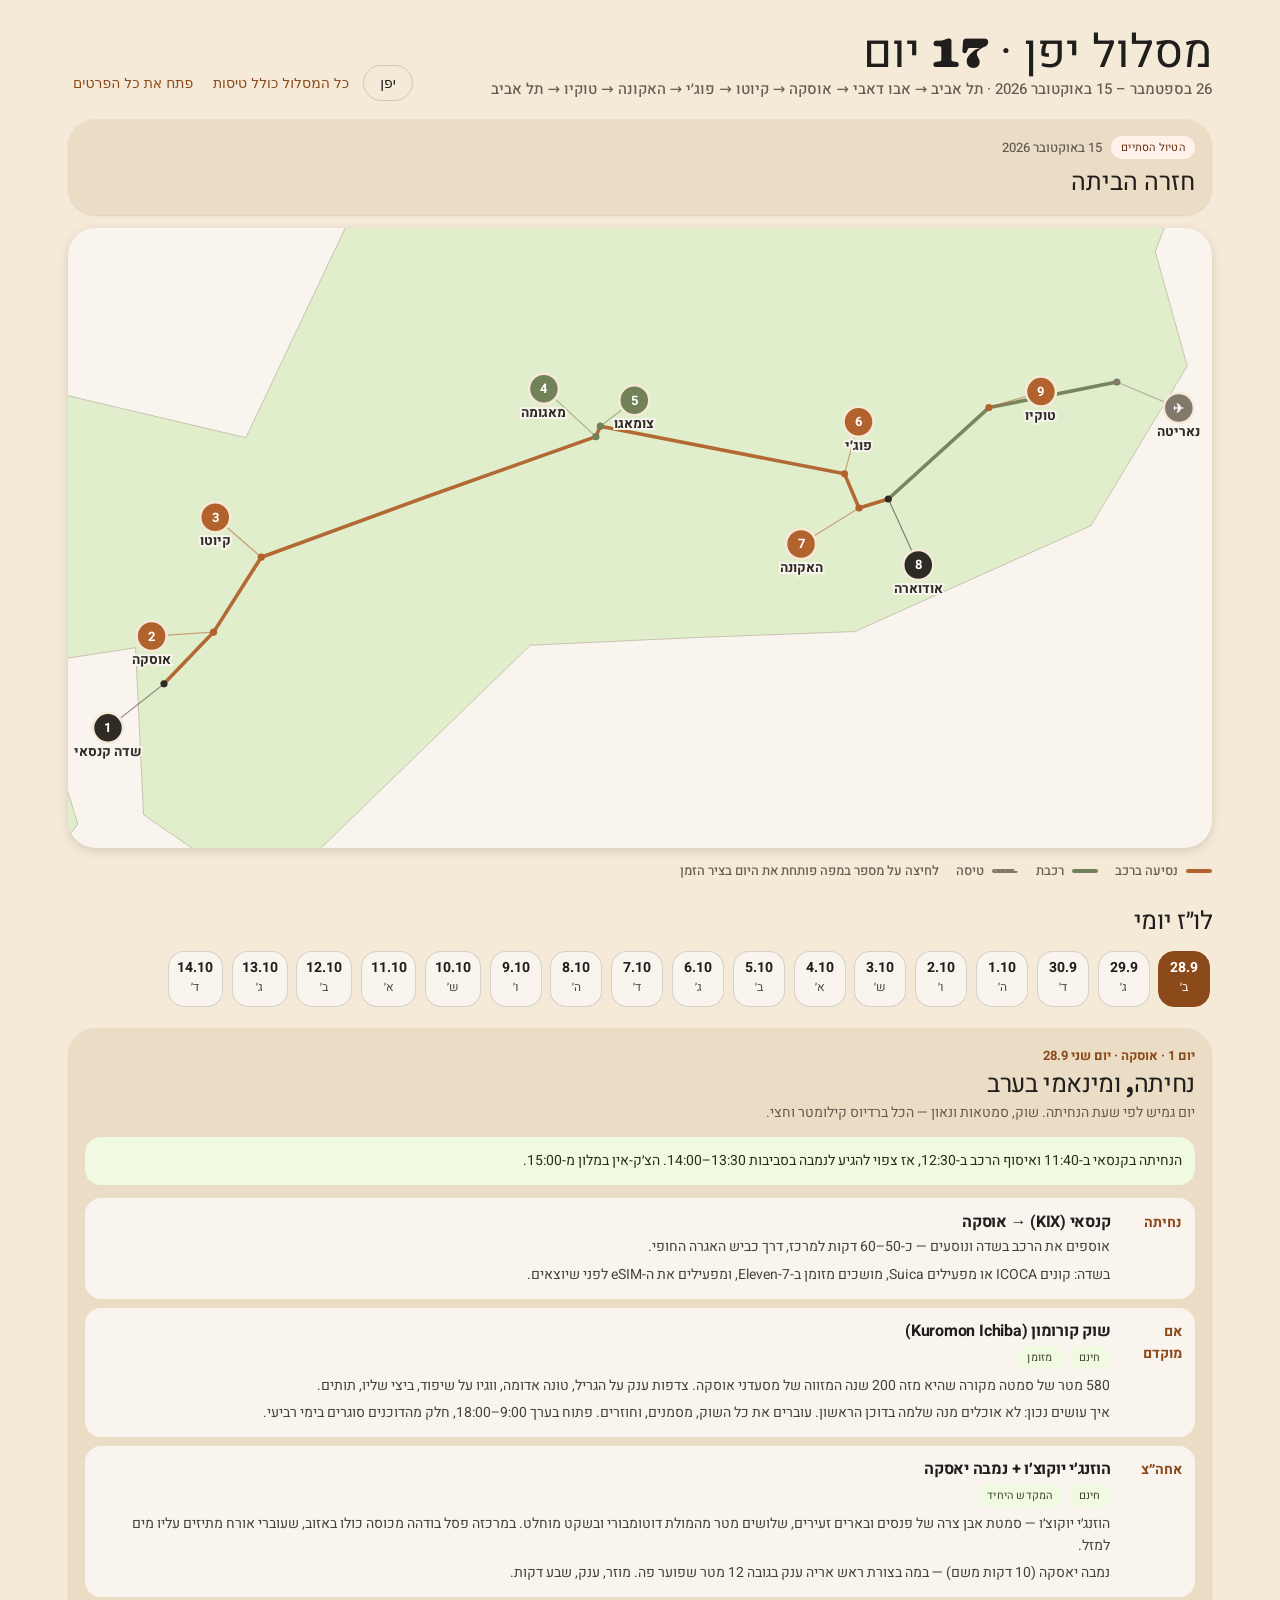
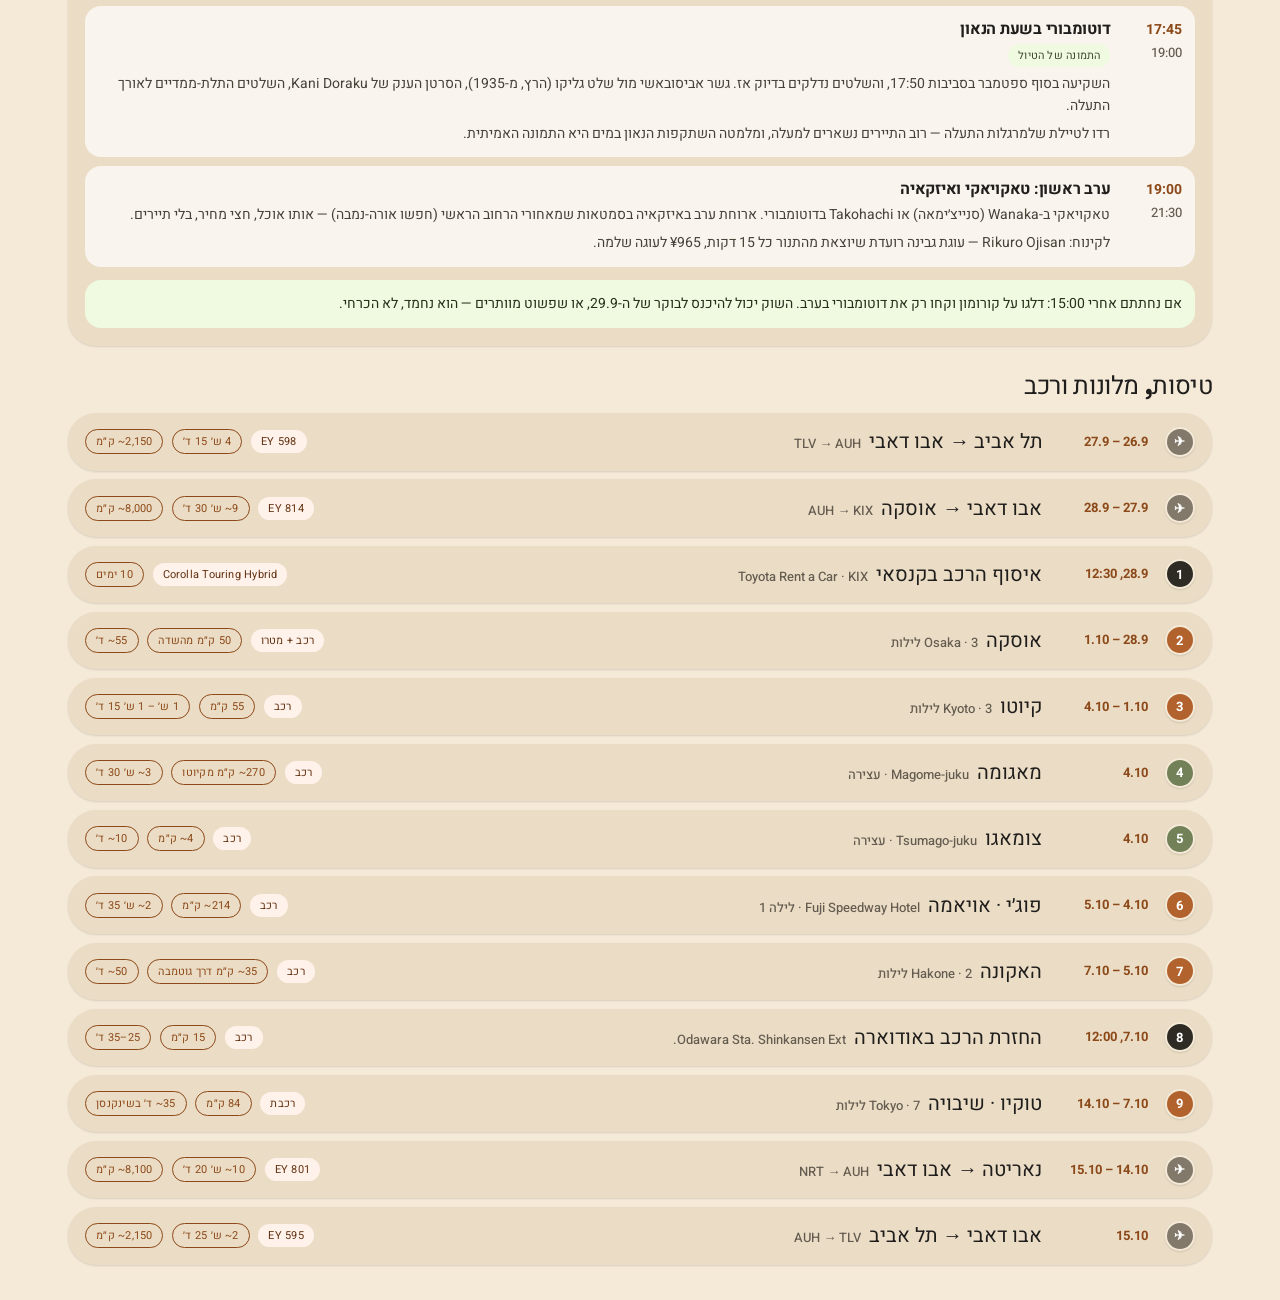
==== commit f34438ba: "Update the installed app by itself, and link each city to its days The day-by-day plan shipped, but " ====
--- a/site/index.html
+++ b/site/index.html
@@ -64,11 +64,6 @@
   <div class="tl" id="timeline"></div>
 </main>
 
-<div class="update" id="update" hidden>
-  <span>יש גרסה חדשה של המסלול</span>
-  <button type="button" class="btn btn-primary" id="updateNow">רענן</button>
-</div>
-
 <!-- d3-geo (with its d3-array dependency) supplies the Mercator projection and
      the path generator; countries.js is the pre-converted Natural Earth
      geometry. All four are local — see tools/vendor-assets.mjs. -->
--- a/site/css/app.css
+++ b/site/css/app.css
@@ -132,7 +132,8 @@
 }
 .plan-chip:hover { background: color-mix(in srgb, var(--color-accent) 10%, var(--color-neutral-100)); }
 .plan-chip:focus-visible { outline: 2px solid var(--color-accent); outline-offset: 2px; }
-.plan-chip[aria-selected="true"] { background: var(--color-accent-600); border-color: var(--color-accent-600); color: var(--pin-ink); }
+.plan-chip[aria-selected="true"] { background: var(--color-accent-700); border-color: var(--color-accent-700); color: var(--pin-ink); }
+.plan-chip[aria-selected="true"] .plan-chip-day { opacity: 1; }
 .plan-chip-date { font-weight: 700; font-size: 14px; line-height: 1.2; }
 .plan-chip-day { font-size: 12px; opacity: 0.8; }
 
@@ -197,6 +198,19 @@
 }
 .tl-row.active .tl-body { display: block; }
 
+.tl-days { display: flex; flex-wrap: wrap; gap: var(--space-2); align-items: center; margin: 0 0 var(--space-3); }
+.tl-days h5 {
+  width: 100%; margin: 0; font-family: "Heebo", sans-serif; font-size: 11px; font-weight: 700;
+  letter-spacing: 0.08em; color: var(--color-neutral-700);
+}
+.tl-day {
+  font: inherit; font-size: 14px; text-align: right; cursor: pointer;
+  padding: 6px var(--space-3); border-radius: 999px;
+  border: 1px solid var(--color-accent-700); background: var(--color-neutral-100); color: var(--color-accent-800);
+}
+.tl-day b { font-weight: 700; margin-inline-end: 4px; }
+.tl-day:hover { background: var(--color-accent-100); }
+.tl-day:focus-visible { outline: 2px solid var(--color-accent); outline-offset: 2px; }
 .facts { display: grid; grid-template-columns: repeat(auto-fit, minmax(190px, 1fr)); gap: var(--space-3); }
 .fact { background: var(--color-neutral-100); border-radius: var(--radius-md); padding: var(--space-3); }
 .fact h5 {
@@ -209,20 +223,6 @@
 
 .en { direction: ltr; unicode-bidi: isolate; display: inline-block; }
 
-/* — update prompt —
-   Only ever shown when a newer version has already finished downloading, so
-   pressing it is instant and works offline. */
-.update {
-  position: fixed; inset-inline: var(--space-4);
-  bottom: calc(var(--space-4) + env(safe-area-inset-bottom));
-  z-index: 10; margin: 0 auto; width: fit-content; max-width: calc(100% - var(--space-8));
-  display: flex; align-items: center; gap: var(--space-3);
-  padding-block: var(--space-2); padding-inline: var(--space-4) var(--space-2);
-  border-radius: 999px;
-  background: var(--color-neutral-900); color: var(--color-neutral-100);
-  box-shadow: var(--shadow-lg); font-size: 14px; font-weight: 500;
-}
-.update[hidden] { display: none; }
 
 /* — contrast —
    Organic paints ghost buttons and outlined tags in --color-accent, which on
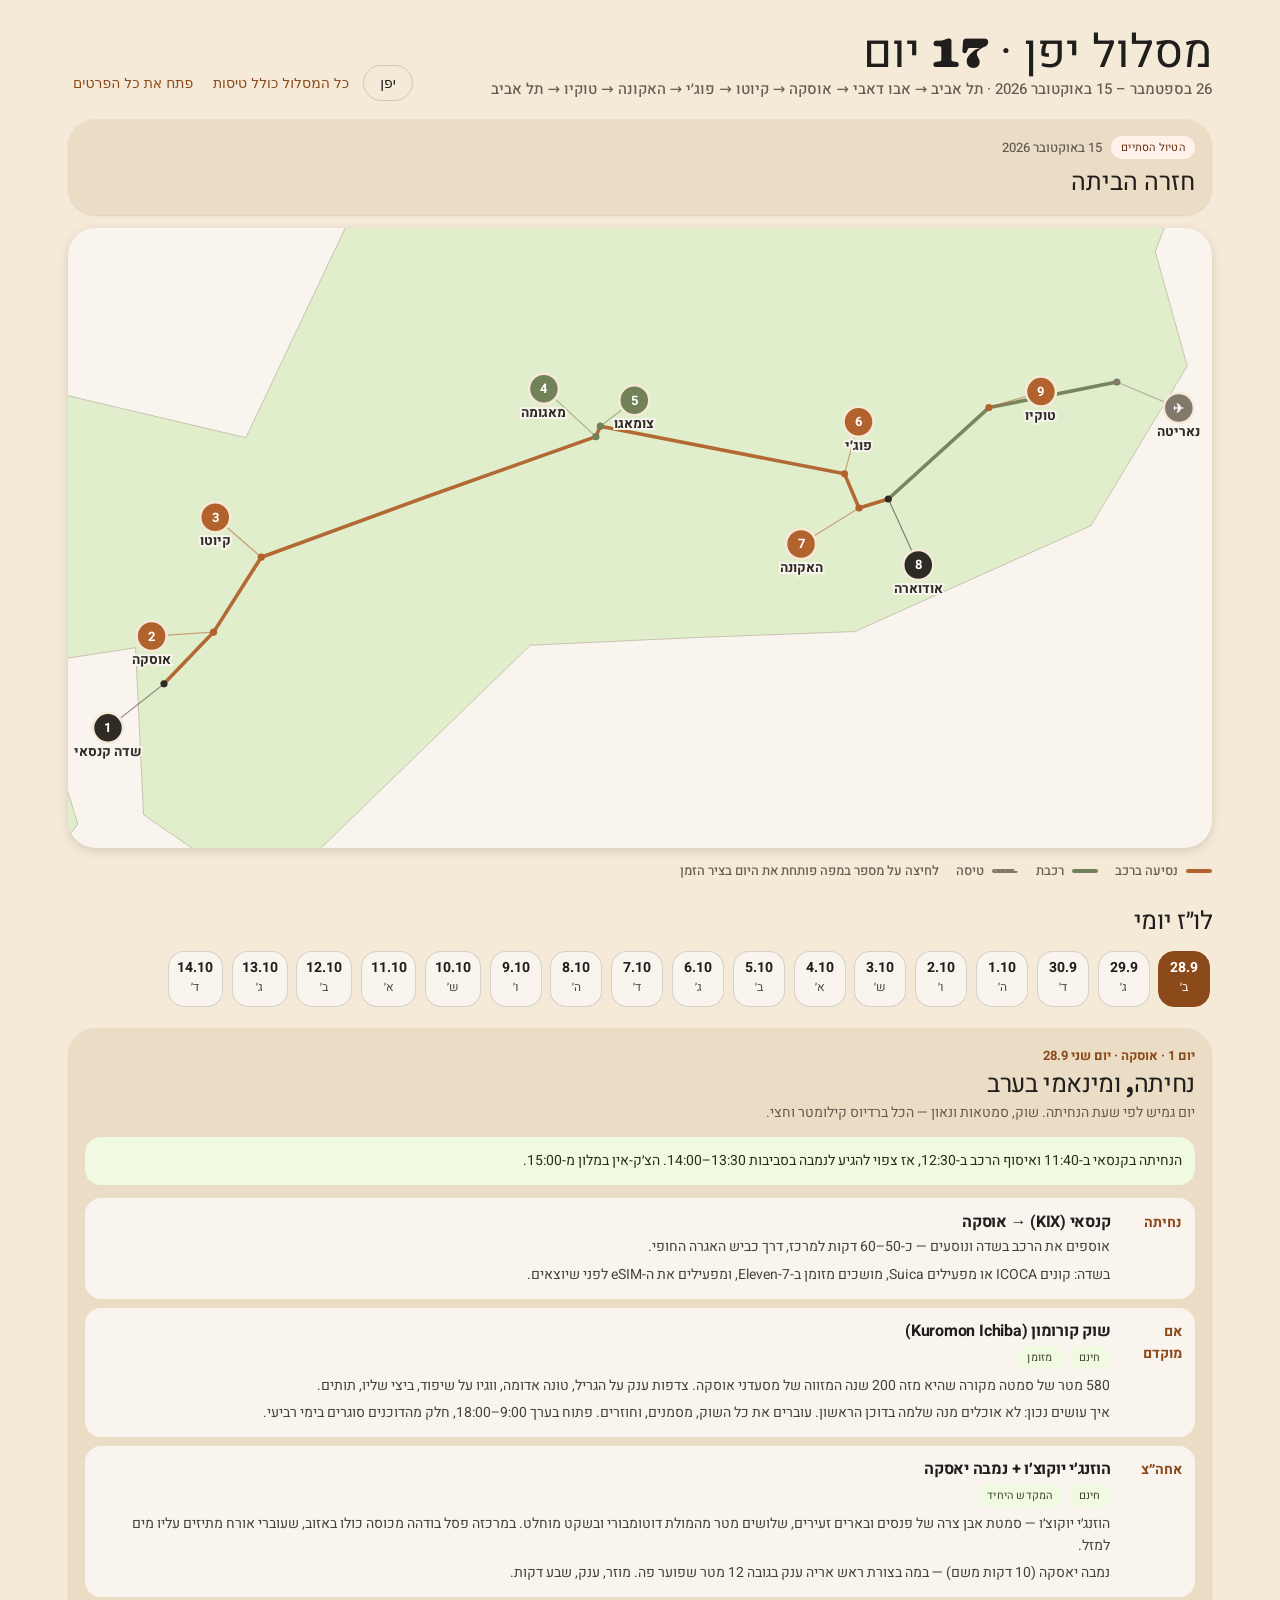
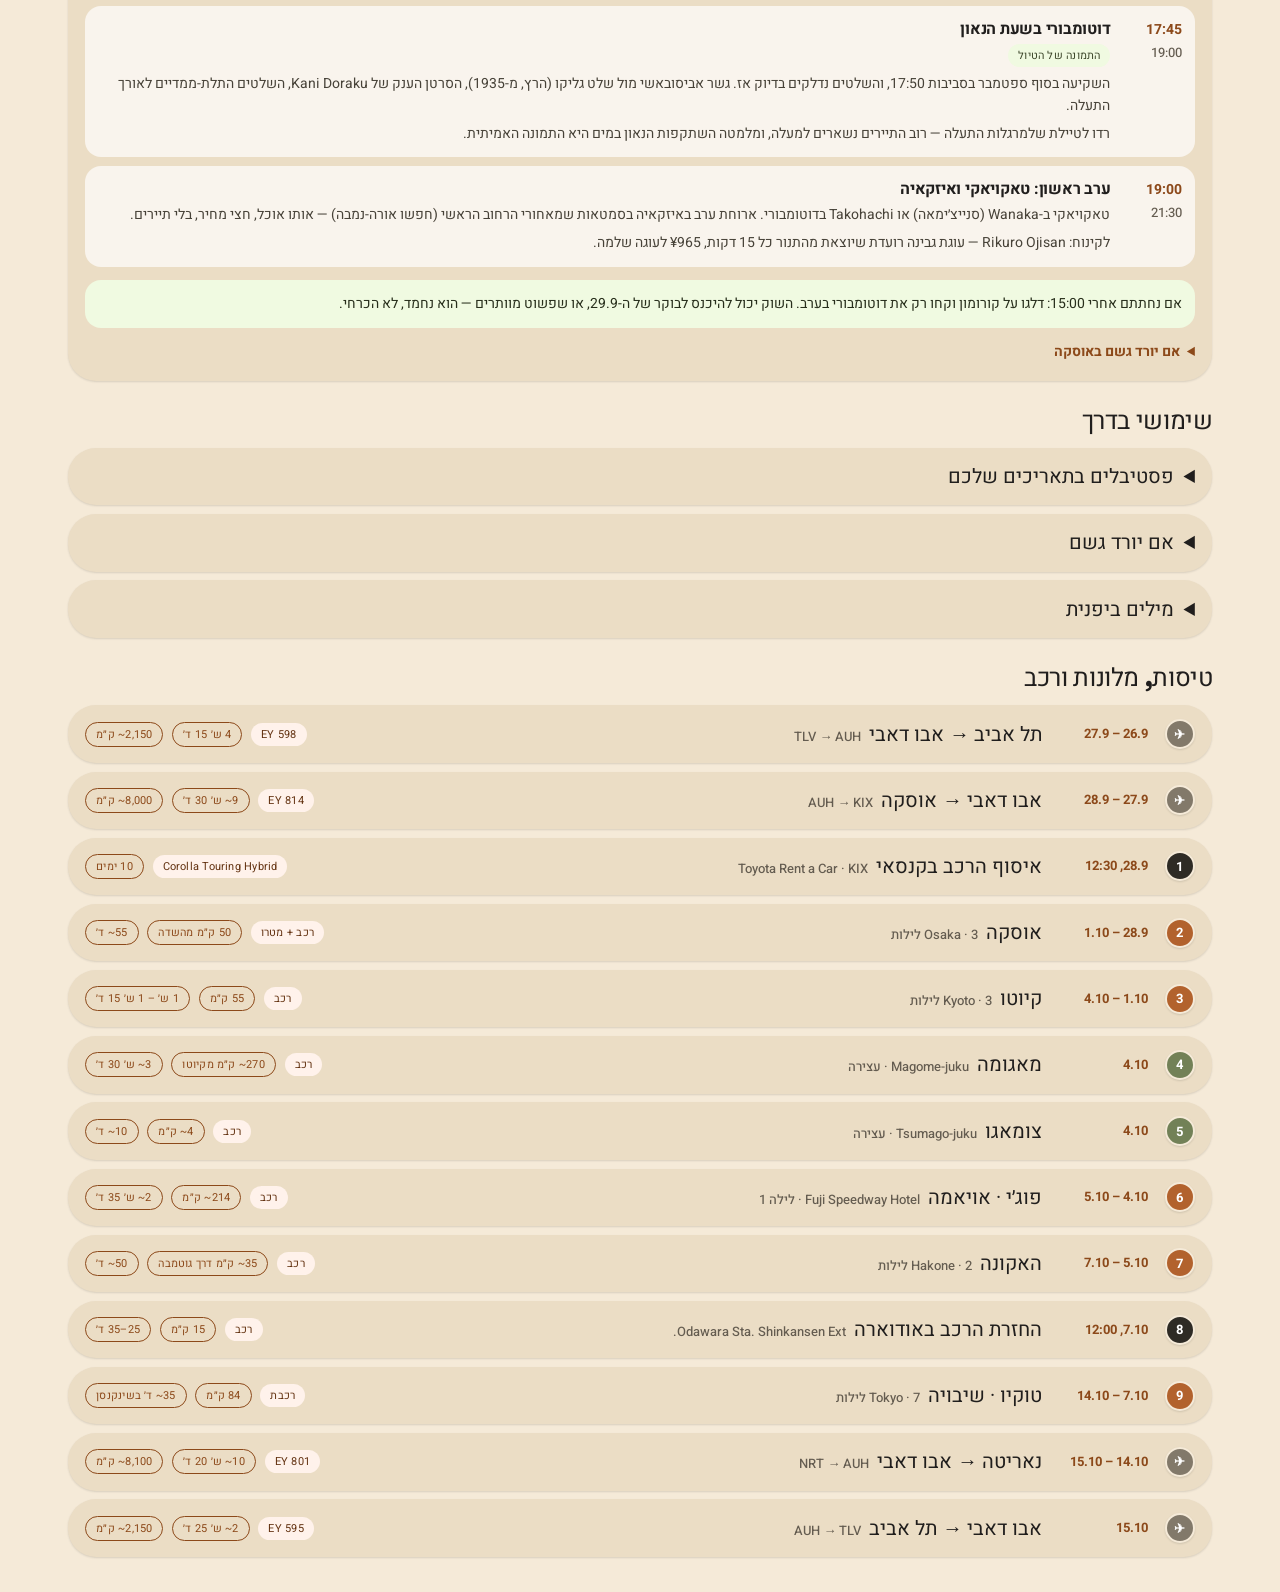
==== commit 1a1a52fb: "Add festivals on the trip's dates, rain alternatives and words of Japanese A "שימושי בדרך" section w" ====
--- a/site/index.html
+++ b/site/index.html
@@ -60,6 +60,11 @@
     <div class="plan-day" id="planDay" role="tabpanel"></div>
   </section>
 
+  <section id="extrasSection" aria-labelledby="extrasTitle">
+    <h2 class="section-title" id="extrasTitle">שימושי בדרך</h2>
+    <div id="extras"></div>
+  </section>
+
   <h2 class="section-title">טיסות, מלונות ורכב</h2>
   <div class="tl" id="timeline"></div>
 </main>
@@ -72,9 +77,11 @@
 <script src="data/countries.js"></script>
 <script src="js/itinerary.js"></script>
 <script src="js/days.js"></script>
+<script src="js/guide.js"></script>
 <script src="js/timeline.js"></script>
 <script src="js/map.js"></script>
 <script src="js/plan.js"></script>
+<script src="js/extras.js"></script>
 <script src="js/today.js"></script>
 <script src="js/app.js"></script>
 </body>
--- a/site/css/app.css
+++ b/site/css/app.css
@@ -165,6 +165,45 @@
 .plan-tags { display: flex; flex-wrap: wrap; gap: 6px; margin-bottom: 6px; }
 .plan-now { margin-bottom: 4px; }
 .today-more { font-size: 14px; font-weight: 700; color: var(--color-accent-700); }
+
+.plan-fest {
+  display: block; width: 100%; margin: var(--space-3) 0 0; padding: var(--space-3);
+  border: 0; border-radius: var(--radius-md); background: var(--color-accent-100); color: var(--color-accent-900);
+  font: inherit; font-size: 14px; text-align: right; cursor: pointer;
+}
+.plan-fest:hover { background: var(--color-accent-200); }
+.plan-fest:focus-visible { outline: 2px solid var(--color-accent); outline-offset: 2px; }
+.plan-rain { margin-top: var(--space-3); font-size: 14px; }
+.plan-rain summary { cursor: pointer; font-weight: 700; color: var(--color-accent-700); }
+.plan-rain ul { margin: 6px 0 0; padding-inline-start: 20px; color: var(--color-neutral-800); }
+
+/* — on the road: festivals, rain, words — */
+.extra {
+  background: var(--color-surface); border-radius: var(--radius-lg); box-shadow: var(--shadow-sm);
+  margin-bottom: var(--space-2);
+}
+.extra summary {
+  cursor: pointer; padding: var(--space-3) var(--space-4); list-style-position: inside;
+  font-family: "Caprasimo", "Heebo", sans-serif; font-size: 20px; border-radius: var(--radius-lg);
+}
+.extra summary:hover { background: color-mix(in srgb, var(--color-accent) 10%, transparent); }
+.extra summary:focus-visible { outline: 2px solid var(--color-accent); outline-offset: -3px; }
+.extra-body { padding: 0 var(--space-4) var(--space-4); display: grid; gap: var(--space-3); }
+.extra-body h4 { font-family: "Heebo", sans-serif; font-weight: 700; font-size: 16px; margin: 0 0 4px; }
+.extra-body p, .extra-body li { font-size: 14px; color: var(--color-neutral-800); }
+.extra-body p { margin: 0 0 6px; }
+.extra-body a { font-size: 14px; font-weight: 600; color: var(--color-accent-700); }
+.extra-note { margin: 0; }
+.fest, .rain-city { background: var(--color-neutral-100); border-radius: var(--radius-md); padding: var(--space-3); }
+.fest-head { display: flex; gap: var(--space-2); align-items: center; margin-bottom: 6px; }
+.fest-city { font-size: 13px; font-weight: 700; color: var(--color-neutral-700); }
+.rain-city ul { margin: 0; padding-inline-start: 20px; }
+.words { margin: 0; display: grid; gap: var(--space-2); }
+.word { background: var(--color-neutral-100); border-radius: var(--radius-md); padding: var(--space-3); }
+.word dt { font-weight: 700; font-size: 17px; }
+/* On its own line, large enough to show someone the screen. */
+.word-ja { display: block; font-weight: 500; font-size: 18px; color: var(--color-neutral-800); margin-top: 2px; }
+.word dd { margin: 2px 0 0; font-size: 14px; color: var(--color-neutral-800); }
 
 /* — timeline — */
 .pin {
